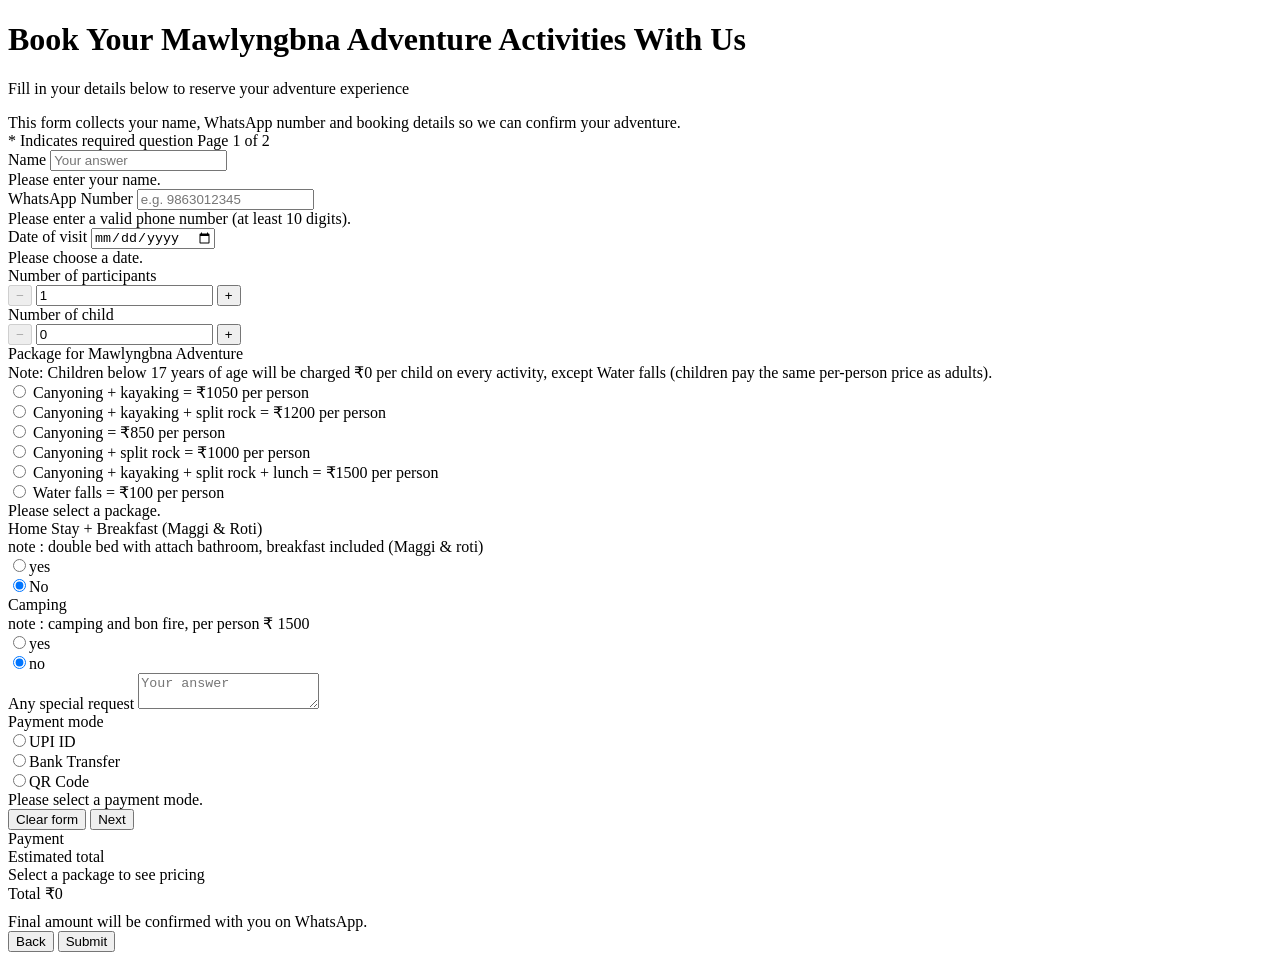
==== index.html @ c310d017 "Add files via upload" ====
<!DOCTYPE html>
<html lang="en">
<head>
<meta charset="UTF-8">
<meta name="viewport" content="width=device-width, initial-scale=1.0">
<title>Book Your Mawlyngbna Adventure Activities With Us</title>
<link rel="stylesheet" href="style.css">
</head>
<body>

<div class="form-wrap">

  <!-- ===== Header card ===== -->
  <div class="card header-card">
    <div class="accent-bar"></div>
    <div class="card-body">
      <h1 id="formTitle">Book Your Mawlyngbna Adventure Activities With Us</h1>
      <p class="subtitle" id="formSubtitle">Fill in your details below to reserve your adventure experience</p>
    </div>
    <div class="account-row" id="topNote"></div>
    <div class="required-note">
      <span id="requiredNote"></span>
      <span class="page-indicator" id="pageIndicator"></span>
    </div>
  </div>

  <form id="bookingForm">

    <!-- ================================================================
         PAGE 1 — visitor details, package, add-ons, payment mode choice
         ================================================================ -->
    <section class="page active" id="page-1" data-page="1">

      <!-- ===== Name ===== -->
      <div class="card">
        <div class="card-body">
          <label class="q-label" for="f_name" id="nameLabel"></label>
          <input type="text" id="f_name" name="name" required>
          <div class="field-error" id="err_name"></div>
        </div>
      </div>

      <!-- ===== WhatsApp Number ===== -->
      <div class="card">
        <div class="card-body">
          <label class="q-label" for="f_whatsapp" id="whatsappLabel"></label>
          <input type="tel" id="f_whatsapp" name="whatsapp" required inputmode="numeric">
          <div class="field-error" id="err_whatsapp"></div>
        </div>
      </div>

      <!-- ===== Date of visit ===== -->
      <div class="card">
        <div class="card-body">
          <label class="q-label" for="f_date" id="dateLabel"></label>
          <input type="date" id="f_date" name="date" required>
          <div class="field-error" id="err_date"></div>
        </div>
      </div>

      <!-- ===== Number of participants ===== -->
      <div class="card">
        <div class="card-body">
          <label class="q-label" id="participantsLabel"></label>
          <div class="stepper" data-stepper="participants" id="stepperParticipants">
            <button type="button" data-action="dec" aria-label="Decrease">&minus;</button>
            <input class="stepper-value" type="text" inputmode="numeric" id="f_participants" name="participants" value="1" readonly>
            <button type="button" data-action="inc" aria-label="Increase">&plus;</button>
          </div>
        </div>
      </div>

      <!-- ===== Number of child ===== -->
      <div class="card">
        <div class="card-body">
          <label class="q-label" id="childrenLabel"></label>
          <div class="stepper" data-stepper="children" id="stepperChildren">
            <button type="button" data-action="dec" aria-label="Decrease">&minus;</button>
            <input class="stepper-value" type="text" inputmode="numeric" id="f_children" name="children" value="0" readonly>
            <button type="button" data-action="inc" aria-label="Increase">&plus;</button>
          </div>
        </div>
      </div>

      <!-- ===== Package (rendered by JS from config) ===== -->
      <div class="card">
        <div class="card-body">
          <label class="q-label" id="packageQuestionLabel"></label>
          <div class="q-note" id="packageChildNote"></div>
          <div id="packageList"></div>
          <div class="field-error" id="err_package"></div>
        </div>
      </div>

      <!-- ===== Home stay (rendered by JS, hideable) ===== -->
      <div class="card" id="homestayCard">
        <div class="card-body">
          <label class="q-label" id="homestayTitle">Home Stay</label>
          <div class="q-note" id="homestayNote"></div>
          <div class="choice-row"><input type="radio" name="homestay" value="yes" id="hs_yes"><label for="hs_yes" id="hs_yes_label"></label></div>
          <div class="choice-row"><input type="radio" name="homestay" value="no" id="hs_no" checked><label for="hs_no" id="hs_no_label"></label></div>
        </div>
      </div>

      <!-- ===== Camping (rendered by JS, hideable) ===== -->
      <div class="card" id="campingCard">
        <div class="card-body">
          <label class="q-label" id="campingTitle">Camping</label>
          <div class="q-note" id="campingNote"></div>
          <div class="choice-row"><input type="radio" name="camping" value="yes" id="cp_yes"><label for="cp_yes" id="cp_yes_label"></label></div>
          <div class="choice-row"><input type="radio" name="camping" value="no" id="cp_no" checked><label for="cp_no" id="cp_no_label"></label></div>
        </div>
      </div>

      <!-- ===== Special request ===== -->
      <div class="card">
        <div class="card-body">
          <label class="q-label" for="f_special" id="specialLabel"></label>
          <textarea id="f_special" name="special" rows="2"></textarea>
        </div>
      </div>

      <!-- ===== Payment mode (choice only — details shown on next page) ===== -->
      <div class="card">
        <div class="card-body">
          <label class="q-label" id="paymentModeLabel"></label>
          <div class="choice-row"><input type="radio" name="paymentMode" value="upi" id="pm_upi"><label for="pm_upi" id="pm_upi_label"></label></div>
          <div class="choice-row"><input type="radio" name="paymentMode" value="bank" id="pm_bank"><label for="pm_bank" id="pm_bank_label"></label></div>
          <div class="choice-row"><input type="radio" name="paymentMode" value="qr" id="pm_qr"><label for="pm_qr" id="pm_qr_label"></label></div>
          <div class="field-error" id="err_payment"></div>
        </div>
      </div>

      <!-- ===== Page 1 navigation ===== -->
      <div class="card">
        <div class="card-body footer-bar">
          <button type="button" class="clear-link" id="clearFormBtn"></button>
          <button type="button" class="btn-confirm" id="nextBtn"></button>
        </div>
      </div>

    </section>

    <!-- ================================================================
         PAGE 2 — branches by the payment mode chosen on page 1;
         shows only that method's details + the live total.
         ================================================================ -->
    <section class="page" id="page-2" data-page="2">

      <div class="card">
        <div class="card-body">
          <label class="q-label" id="page2Title"></label>

          <!-- UPI detail -->
          <div class="pay-detail" id="detailUpi" hidden>
            <div class="pay-detail-head" id="payUpiHeading"></div>
            <div class="pay-detail-body">
              <div class="pay-row">
                <span><span id="upiIdRowLabel"></span> <span class="val" id="upiIdText"></span></span>
                <button type="button" class="copy-btn" data-copy-target="upiIdText" id="copyBtnUpi"></button>
              </div>
            </div>
          </div>

          <!-- Bank detail -->
          <div class="pay-detail" id="detailBank" hidden>
            <div class="pay-detail-head" id="payBankHeading"></div>
            <div class="pay-detail-body">
              <div class="pay-row">
                <span><span id="accountRowLabel"></span> <span class="val" id="bankAccText"></span></span>
                <button type="button" class="copy-btn" data-copy-target="bankAccText" id="copyBtnAcc"></button>
              </div>
              <div class="pay-row">
                <span><span id="ifscRowLabel"></span> <span class="val" id="bankIfscText"></span></span>
                <button type="button" class="copy-btn" data-copy-target="bankIfscText" id="copyBtnIfsc"></button>
              </div>
            </div>
          </div>

          <!-- QR detail -->
          <div class="pay-detail" id="detailQr" hidden>
            <div class="pay-detail-head" id="payQrHeading"></div>
            <div class="pay-detail-body">
              <p style="margin-top:0;" id="scanAndPayText"></p>
              <div class="qr-box">
                <img id="qrImage" src="" alt="Payment QR code">
                <div style="margin-top:12px; display:flex; justify-content:center; gap:10px; flex-wrap:wrap;">
                  <button type="button" class="dl-btn" id="qrDownloadBtn"></button>
                  <button type="button" class="copy-btn" data-copy-target="upiIdText2" id="copyBtnUpi2"></button>
                </div>
                <span class="val" id="upiIdText2" style="display:none;"></span>
              </div>
            </div>
          </div>
        </div>
      </div>

      <!-- ===== Live total ===== -->
      <div class="card total-card">
        <div class="card-body">
          <label class="q-label" style="margin-bottom:6px;" id="estimatedTotalLabel"></label>
          <div id="totalBreakdown" class="total-breakdown"></div>
          <div class="total-line">
            <span id="totalLabel"></span>
            <span id="totalAmount">&#8377;0</span>
          </div>
          <div class="q-note" style="margin-top:10px;" id="totalFooterNote"></div>
        </div>
      </div>

      <!-- ===== Page 2 navigation ===== -->
      <div class="card">
        <div class="card-body footer-bar">
          <button type="button" class="btn-back" id="backBtn"></button>
          <button type="submit" class="btn-confirm" id="submitBtn"></button>
        </div>
      </div>

    </section>

  </form>
</div>

<div class="toast" id="toast"></div>

<!-- Invisible corner tap-zone: tap it 5 times to open the admin dashboard -->
<div class="admin-trigger" id="adminTrigger" title=""></div>

<script src="config.js"></script>
<script src="app.js"></script>
</body>
</html>
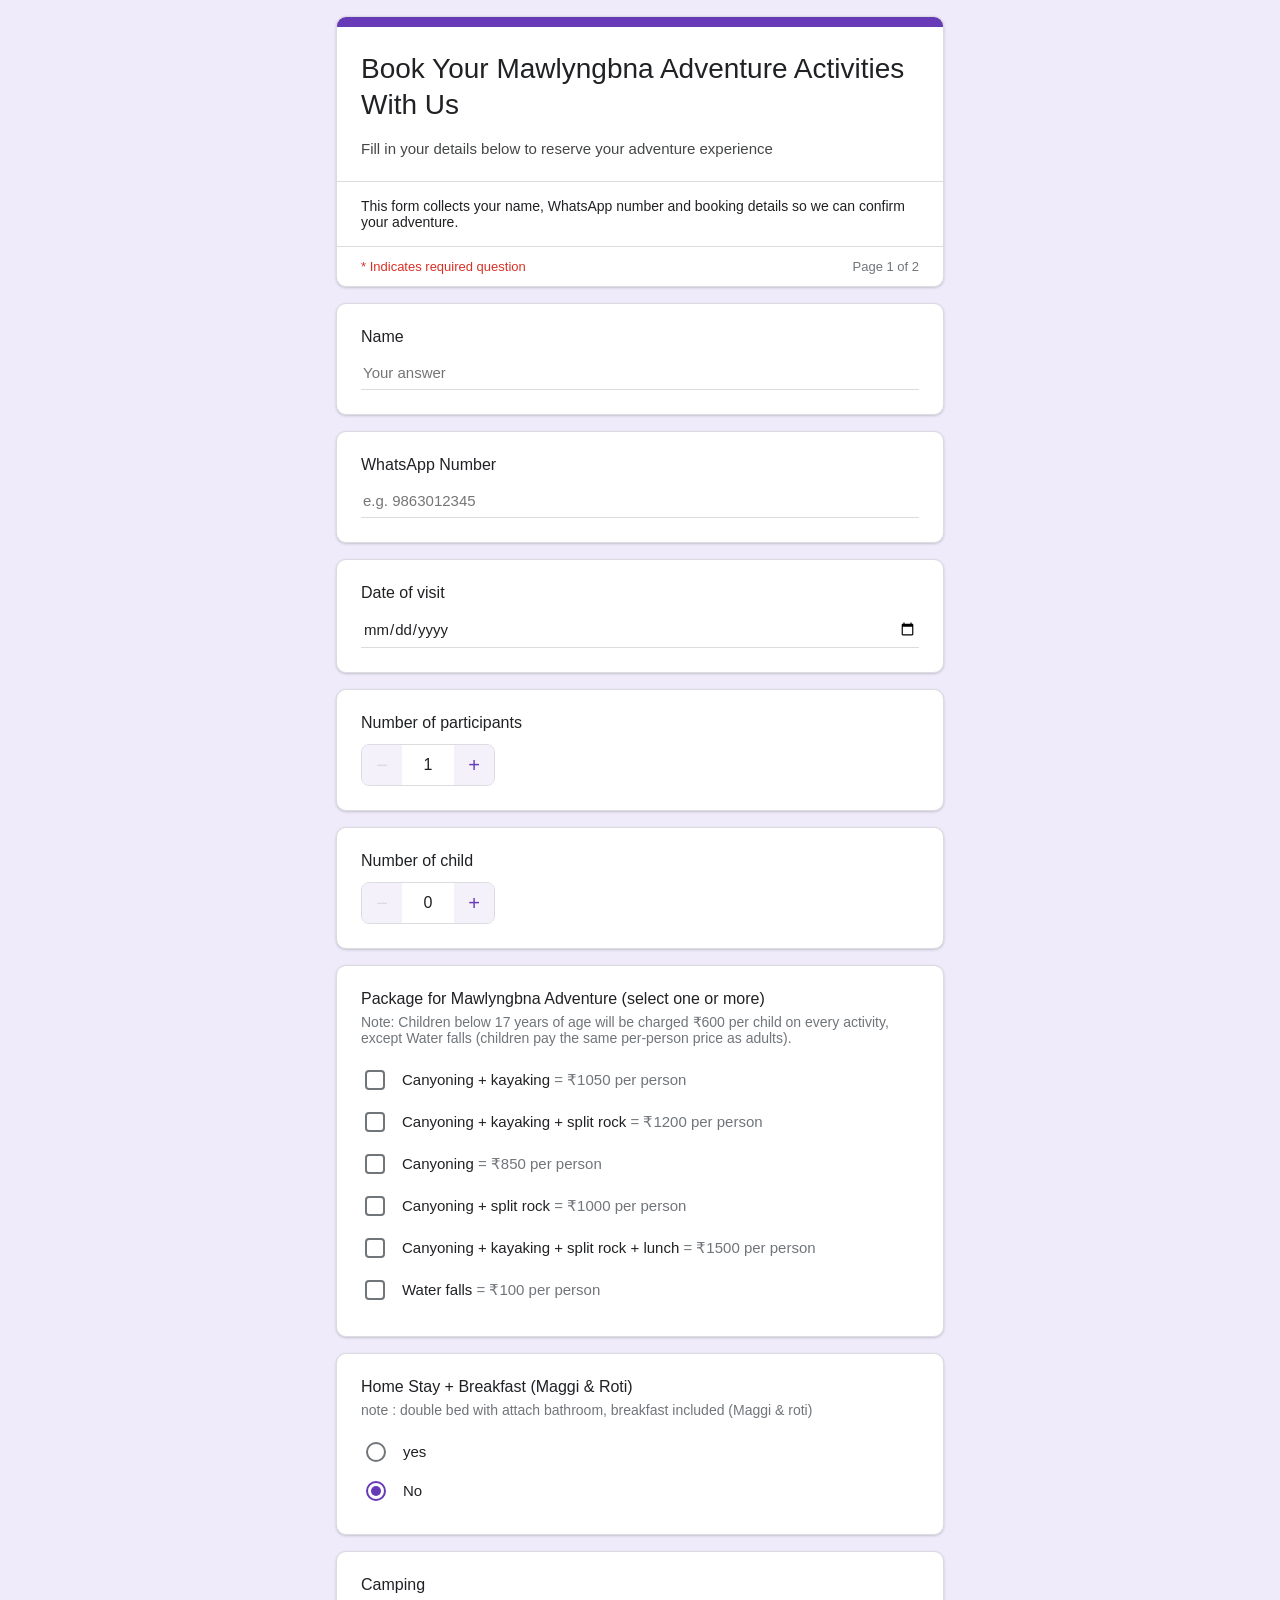
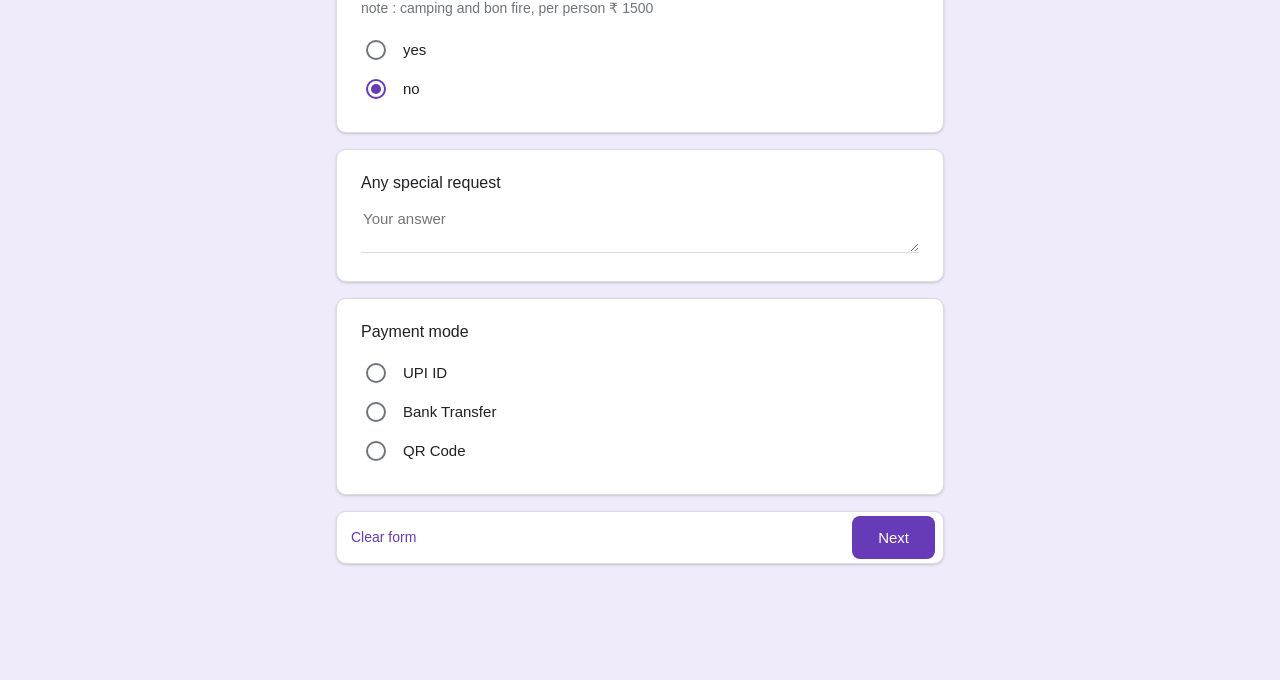
==== commit d32c58c4: "Add files via upload" ====
--- a/index.html
+++ b/index.html
@@ -10,8 +10,8 @@
 
 <div class="form-wrap">
 
-  <!-- ===== Header card ===== -->
-  <div class="card header-card">
+  <!-- ===== Header card (page 1 only) ===== -->
+  <div class="card header-card" id="headerCard">
     <div class="accent-bar"></div>
     <div class="card-body">
       <h1 id="formTitle">Book Your Mawlyngbna Adventure Activities With Us</h1>
@@ -99,6 +99,20 @@
           <div class="q-note" id="homestayNote"></div>
           <div class="choice-row"><input type="radio" name="homestay" value="yes" id="hs_yes"><label for="hs_yes" id="hs_yes_label"></label></div>
           <div class="choice-row"><input type="radio" name="homestay" value="no" id="hs_no" checked><label for="hs_no" id="hs_no_label"></label></div>
+          <div class="homestay-count-wrap" id="homestayCountWrap" hidden>
+            <label class="q-subnote" id="homestayAdultsLabel"></label>
+            <div class="stepper" data-stepper="hsAdults" id="stepperHsAdults">
+              <button type="button" data-action="dec" aria-label="Decrease">&minus;</button>
+              <input class="stepper-value" type="text" inputmode="numeric" id="f_hs_adults" value="1" readonly>
+              <button type="button" data-action="inc" aria-label="Increase">&plus;</button>
+            </div>
+            <label class="q-subnote" id="homestayChildrenLabel"></label>
+            <div class="stepper" data-stepper="hsChildren" id="stepperHsChildren">
+              <button type="button" data-action="dec" aria-label="Decrease">&minus;</button>
+              <input class="stepper-value" type="text" inputmode="numeric" id="f_hs_children" value="0" readonly>
+              <button type="button" data-action="inc" aria-label="Increase">&plus;</button>
+            </div>
+          </div>
         </div>
       </div>
 
--- a/style.css
+++ b/style.css
@@ -0,0 +1,402 @@
+/* ============================================================
+   MAWLYNGBNA ADVENTURE — STYLES
+   Visually matches the Google Form screenshots:
+   lavender page background, white rounded cards, violet
+   accent bar + accent color, circular radio/checkbox controls.
+   ============================================================ */
+
+:root {
+  --page-bg: #f0ebfa;
+  --card-bg: #ffffff;
+  --accent: #673ab7;
+  --accent-dark: #5c33a8;
+  --text-primary: #202124;
+  --text-secondary: #444746;
+  --text-muted: #70757a;
+  --border: #dadce0;
+  --required: #d93025;
+  --radius: 10px;
+  --shadow: 0 1px 3px rgba(60,64,67,0.15), 0 1px 2px rgba(60,64,67,0.10);
+}
+
+* { box-sizing: border-box; }
+
+body {
+  margin: 0;
+  background: var(--page-bg);
+  font-family: "Google Sans", Roboto, Arial, "Segoe UI", sans-serif;
+  color: var(--text-primary);
+  padding-bottom: 40px;
+}
+
+.form-wrap {
+  max-width: 640px;
+  margin: 0 auto;
+  padding: 16px 16px 60px;
+}
+
+/* ---------- Cards ---------- */
+.card {
+  background: var(--card-bg);
+  border: 1px solid var(--border);
+  border-radius: var(--radius);
+  box-shadow: var(--shadow);
+  margin-bottom: 16px;
+  overflow: hidden;
+}
+
+.card-body { padding: 24px 24px 24px; }
+
+/* ---------- Header card ---------- */
+.header-card .accent-bar {
+  height: 10px;
+  background: var(--accent);
+}
+.header-card h1 {
+  font-size: 28px;
+  line-height: 1.3;
+  font-weight: 400;
+  margin: 0 0 16px;
+}
+.header-card p.subtitle {
+  font-size: 15px;
+  color: var(--text-secondary);
+  margin: 0;
+}
+.account-row {
+  border-top: 1px solid var(--border);
+  padding: 16px 24px;
+  font-size: 14px;
+}
+.account-row .email { font-weight: 500; }
+.account-row a { color: var(--accent); text-decoration: none; margin-left: 6px; }
+.required-note {
+  border-top: 1px solid var(--border);
+  padding: 12px 24px;
+  font-size: 13px;
+  color: var(--required);
+  display: flex;
+  align-items: center;
+  justify-content: space-between;
+  gap: 12px;
+}
+.page-indicator {
+  color: var(--text-muted);
+  font-weight: 500;
+  white-space: nowrap;
+}
+
+/* ---------- Multi-page flow ---------- */
+.page { display: none; }
+.page.active { display: block; }
+
+/* ---------- Question labels ---------- */
+.q-label {
+  font-size: 16px;
+  font-weight: 400;
+  margin-bottom: 12px;
+  display: block;
+}
+.q-label .req { color: var(--required); margin-left: 2px; }
+.q-note {
+  font-size: 14px;
+  color: var(--text-muted);
+  margin: -6px 0 14px;
+  white-space: pre-line;
+}
+
+/* ---------- Text inputs ---------- */
+input[type="text"],
+input[type="tel"],
+input[type="date"],
+input[type="number"],
+textarea {
+  width: 100%;
+  border: none;
+  border-bottom: 1px solid var(--border);
+  padding: 6px 2px 8px;
+  font-size: 15px;
+  font-family: inherit;
+  background: transparent;
+  color: var(--text-primary);
+}
+input:focus, textarea:focus {
+  outline: none;
+  border-bottom: 2px solid var(--accent);
+  padding-bottom: 7px;
+}
+input.invalid { border-bottom: 2px solid var(--required); }
+.field-error {
+  color: var(--required);
+  font-size: 12px;
+  margin-top: 6px;
+  display: none;
+}
+.field-error.show { display: block; }
+textarea { resize: vertical; min-height: 40px; }
+
+/* ---------- Radio / choice rows ---------- */
+.choice-row {
+  display: flex;
+  align-items: flex-start;
+  gap: 14px;
+  padding: 9px 0;
+  cursor: pointer;
+}
+.choice-row input[type="radio"],
+.choice-row input[type="checkbox"] {
+  appearance: none;
+  -webkit-appearance: none;
+  width: 20px;
+  height: 20px;
+  min-width: 20px;
+  border: 2px solid var(--text-muted);
+  border-radius: 50%;
+  margin-top: 1px;
+  cursor: pointer;
+  position: relative;
+  transition: border-color .15s;
+}
+.choice-row input[type="checkbox"] { border-radius: 4px; }
+.choice-row input[type="radio"]:checked,
+.choice-row input[type="checkbox"]:checked {
+  border-color: var(--accent);
+}
+.choice-row input[type="radio"]:checked::after {
+  content: "";
+  position: absolute;
+  inset: 3px;
+  border-radius: 50%;
+  background: var(--accent);
+}
+.choice-row input[type="checkbox"]:checked::after {
+  content: "";
+  position: absolute;
+  left: 5px; top: 1px;
+  width: 6px; height: 11px;
+  border: solid var(--accent);
+  border-width: 0 2px 2px 0;
+  transform: rotate(45deg);
+}
+.choice-row label {
+  font-size: 15px;
+  line-height: 1.4;
+  cursor: pointer;
+}
+.choice-price { color: var(--text-muted); }
+
+/* ---------- Stepper (+ / -) ---------- */
+.stepper {
+  display: inline-flex;
+  align-items: center;
+  gap: 0;
+  border: 1px solid var(--border);
+  border-radius: 8px;
+  overflow: hidden;
+}
+.stepper button {
+  width: 40px;
+  height: 40px;
+  border: none;
+  background: #f4f1fb;
+  color: var(--accent);
+  font-size: 20px;
+  cursor: pointer;
+  line-height: 1;
+}
+.stepper button:hover { background: #e6def8; }
+.stepper button:disabled { color: var(--border); cursor: not-allowed; background: #f4f1fb; }
+.stepper .stepper-value {
+  width: 52px;
+  text-align: center;
+  font-size: 16px;
+  border: none;
+  padding: 0;
+}
+.stepper .stepper-value:focus { outline: none; }
+
+/* ---------- Per-child age inputs ---------- */
+.child-ages-wrap { margin-top: 14px; }
+.child-ages-wrap .q-note { margin: 0 0 10px; }
+
+.homestay-count-wrap { margin-top: 14px; }
+.q-subnote {
+  font-size: 13px;
+  color: var(--text-muted);
+  display: block;
+  margin: 12px 0 8px;
+}
+.homestay-count-wrap .q-subnote:first-child { margin-top: 0; }
+.child-age-row {
+  display: flex;
+  align-items: center;
+  gap: 10px;
+  margin-bottom: 8px;
+}
+.child-age-row label {
+  font-size: 14px;
+  color: var(--text-secondary);
+  min-width: 82px;
+}
+.child-age-row input[type="number"] {
+  width: 80px;
+  flex: none;
+  border: 1px solid var(--border);
+  border-radius: 6px;
+  padding: 6px 8px;
+}
+.child-age-row input[type="number"]:focus {
+  border: 1px solid var(--accent);
+  padding: 6px 8px;
+}
+
+/* ---------- Payment detail box ---------- */
+.pay-detail {
+  border-top: 4px solid var(--accent);
+  border-radius: var(--radius);
+  overflow: hidden;
+  margin-top: 18px;
+  border: 1px solid var(--border);
+  border-top: 4px solid var(--accent);
+}
+.pay-detail-head {
+  background: var(--accent);
+  color: #fff;
+  padding: 14px 20px;
+  font-size: 15px;
+  font-weight: 500;
+}
+.pay-detail-body { padding: 18px 20px; font-size: 15px; }
+.pay-row {
+  display: flex;
+  align-items: center;
+  justify-content: space-between;
+  gap: 10px;
+  padding: 6px 0;
+  flex-wrap: wrap;
+}
+.pay-row .val { font-family: "Roboto Mono", monospace; font-style: italic; word-break: break-all; }
+.copy-btn, .dl-btn {
+  border: 1px solid var(--accent);
+  color: var(--accent);
+  background: #fff;
+  border-radius: 6px;
+  padding: 6px 12px;
+  font-size: 13px;
+  cursor: pointer;
+  white-space: nowrap;
+  display: inline-flex;
+  align-items: center;
+  gap: 6px;
+}
+.copy-btn:hover, .dl-btn:hover { background: #f4f1fb; }
+.copy-btn.copied { background: var(--accent); color: #fff; }
+.qr-box { text-align: center; margin-top: 8px; }
+.qr-box img {
+  max-width: 220px;
+  width: 100%;
+  border-radius: 8px;
+  border: 1px solid var(--border);
+}
+
+/* ---------- Live total card ---------- */
+.total-card { border: 1px solid var(--accent); }
+.total-breakdown {
+  font-size: 14px;
+  color: var(--text-secondary);
+}
+.total-breakdown .b-row {
+  display: flex;
+  justify-content: space-between;
+  gap: 10px;
+  padding: 4px 0;
+}
+.total-breakdown .b-row .amt { color: var(--text-primary); }
+.total-breakdown .b-empty { color: var(--text-muted); font-style: italic; }
+.total-line {
+  display: flex;
+  justify-content: space-between;
+  align-items: baseline;
+  border-top: 1px solid var(--border);
+  margin-top: 10px;
+  padding-top: 10px;
+  font-size: 20px;
+  font-weight: 500;
+  color: var(--accent);
+}
+
+/* ---------- Footer buttons ---------- */
+.footer-bar {
+  display: flex;
+  align-items: center;
+  justify-content: space-between;
+  padding: 4px 8px;
+}
+.btn-confirm {
+  background: var(--accent);
+  color: #fff;
+  border: none;
+  border-radius: 8px;
+  padding: 13px 26px;
+  font-size: 15px;
+  font-weight: 500;
+  cursor: pointer;
+  display: inline-flex;
+  align-items: center;
+  gap: 8px;
+}
+.btn-confirm:hover { background: var(--accent-dark); }
+.btn-confirm:disabled { background: #c9c2df; cursor: not-allowed; }
+.clear-link {
+  color: var(--accent);
+  font-size: 14px;
+  background: none;
+  border: none;
+  cursor: pointer;
+}
+.btn-back {
+  color: var(--accent);
+  font-size: 15px;
+  font-weight: 500;
+  background: none;
+  border: none;
+  padding: 13px 10px;
+  cursor: pointer;
+  border-radius: 8px;
+}
+.btn-back:hover { background: #f4f1fb; }
+
+/* ---------- Toast ---------- */
+.toast {
+  position: fixed;
+  bottom: 24px;
+  left: 50%;
+  transform: translateX(-50%) translateY(20px);
+  background: #323232;
+  color: #fff;
+  padding: 12px 20px;
+  border-radius: 6px;
+  font-size: 14px;
+  opacity: 0;
+  pointer-events: none;
+  transition: opacity .2s, transform .2s;
+  z-index: 999;
+}
+.toast.show { opacity: 1; transform: translateX(-50%) translateY(0); }
+
+/* ---------- Admin trigger (hidden in plain sight) ---------- */
+.admin-trigger {
+  position: fixed;
+  bottom: 6px;
+  right: 6px;
+  width: 34px;
+  height: 34px;
+  opacity: 0;
+  cursor: default;
+  z-index: 10;
+}
+
+@media (max-width: 480px) {
+  .card-body { padding: 20px 18px; }
+  .header-card h1 { font-size: 22px; }
+}
